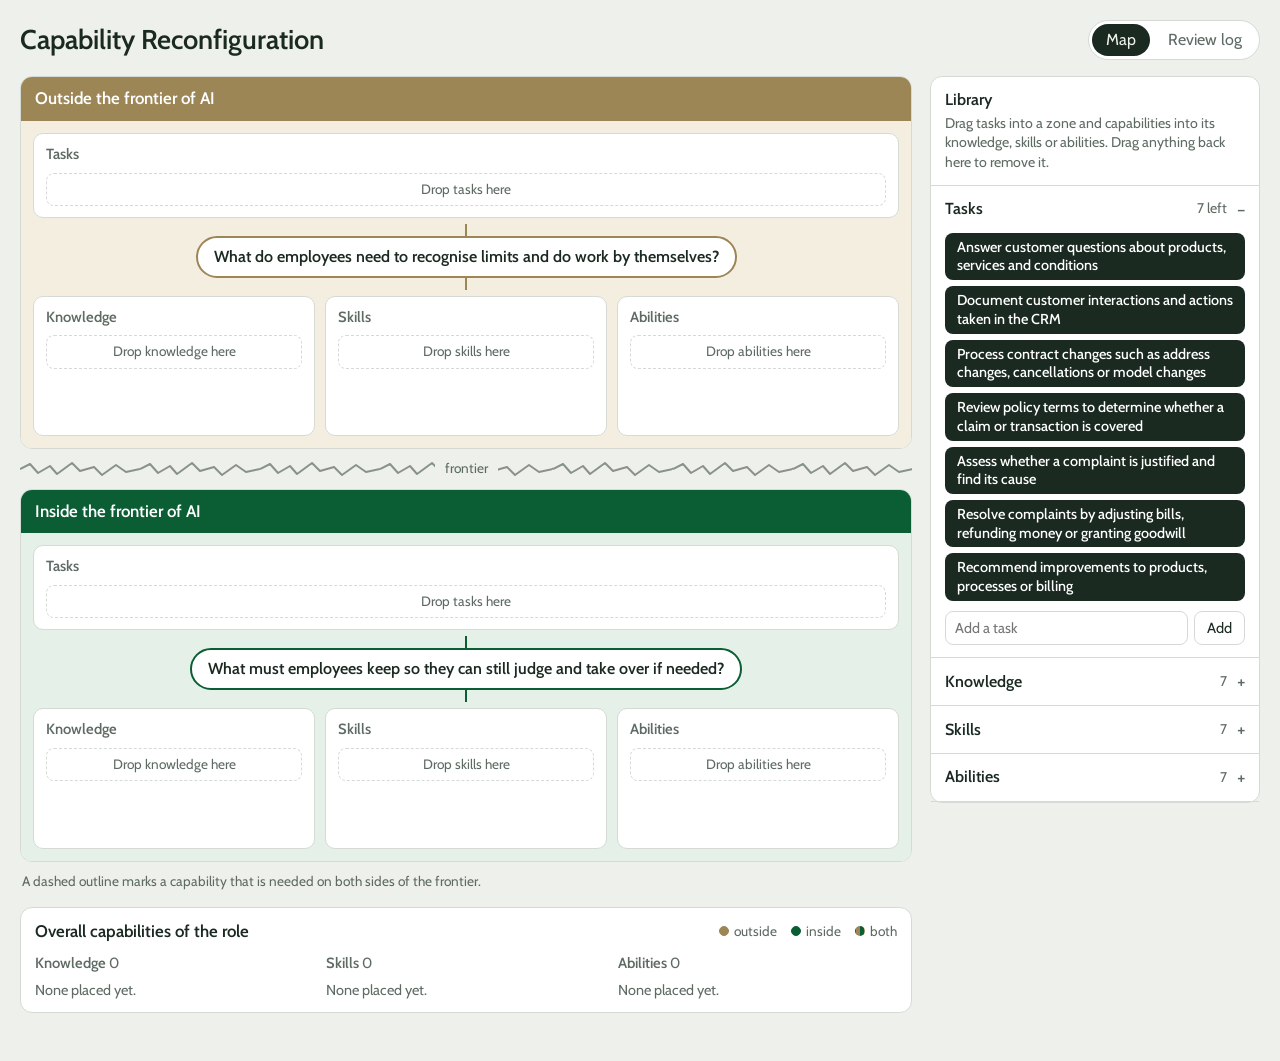
==== capability-frontier.html @ b2e1129d "Add capability frontier visualization" ====
<!DOCTYPE html>
<html lang="en">
<head>
<meta charset="utf-8">
<meta name="viewport" content="width=device-width, initial-scale=1, viewport-fit=cover">
<title>Capability Reconfiguration</title>
<link rel="preconnect" href="https://fonts.googleapis.com">
<link rel="preconnect" href="https://fonts.gstatic.com" crossorigin>
<link href="https://fonts.googleapis.com/css2?family=Cabin:wght@400;500;600;700&display=swap" rel="stylesheet">
<style>
:root{
  color-scheme: light;
  --bg:#EEF0EC; --surface:#FFFFFF; --ink:#1B2A21; --muted:#5E6B62; --line:#D5DBD4;
  --inside:#0B5E34; --inside-ink:#FFFFFF; --inside-soft:#E4F0E8;
  --outside:#9C8656; --outside-ink:#FFFFFF; --outside-soft:#F4EEE1;
  --task:#1B2A21; --task-ink:#FFFFFF;
  --k:#E3ECF7; --k-ink:#24476E; --s:#E2F2EF; --s-ink:#1E5B52; --a:#F1E6F2; --a-ink:#64306A;
  --flag:#B4541A; --flag-soft:#FBEADF; --over:#0B5E34;
  box-sizing:border-box;
  padding-top:env(safe-area-inset-top,0px); padding-bottom:env(safe-area-inset-bottom,0px);
}
@media (prefers-color-scheme: dark){
  :root:not([data-theme="light"]){
    color-scheme: dark;
    --bg:#121813; --surface:#1B231D; --ink:#E6ECE6; --muted:#9AA79D; --line:#2E3A31;
    --inside:#3F9A68; --inside-ink:#08140C; --inside-soft:#1C3024;
    --outside:#C9B17E; --outside-ink:#1A1408; --outside-soft:#30291B;
    --task:#E6ECE6; --task-ink:#121813;
    --k:#1F2E40; --k-ink:#A9C6E8; --s:#1C3531; --s-ink:#9AD6CB; --a:#36233A; --a-ink:#DDB3E2;
    --flag:#F0965C; --flag-soft:#3A2416; --over:#5FC08A;
  }
}
:root[data-theme="dark"]{
  color-scheme: dark;
  --bg:#121813; --surface:#1B231D; --ink:#E6ECE6; --muted:#9AA79D; --line:#2E3A31;
  --inside:#3F9A68; --inside-ink:#08140C; --inside-soft:#1C3024;
  --outside:#C9B17E; --outside-ink:#1A1408; --outside-soft:#30291B;
  --task:#E6ECE6; --task-ink:#121813;
  --k:#1F2E40; --k-ink:#A9C6E8; --s:#1C3531; --s-ink:#9AD6CB; --a:#36233A; --a-ink:#DDB3E2;
  --flag:#F0965C; --flag-soft:#3A2416; --over:#5FC08A;
}
*,*::before,*::after{box-sizing:inherit}
html{scroll-padding-top:env(safe-area-inset-top,0px)}
body{margin:0;background:var(--bg);color:var(--ink);
  font-family:"Gill Sans","Gill Sans MT","Cabin","Trebuchet MS",sans-serif;font-size:16px;line-height:1.4}
button,input{font:inherit;color:inherit}
button{cursor:pointer}
:focus-visible{outline:2px solid var(--inside);outline-offset:2px}
.wrap{max-width:1280px;margin:0 auto;padding:20px 20px 48px}
header{display:flex;flex-wrap:wrap;align-items:center;justify-content:space-between;gap:12px;margin-bottom:16px}
h1{font-size:1.7rem;font-weight:600;margin:0}
.tools{display:flex;gap:8px;flex-wrap:wrap;align-items:center}
.tabs{display:flex;gap:4px;background:var(--surface);border:1px solid var(--line);border-radius:999px;padding:3px}
.tabs button{border:0;background:transparent;padding:5px 14px;border-radius:999px;color:var(--muted)}
.tabs button[aria-selected="true"]{background:var(--ink);color:var(--bg)}
.btn{border:1px solid var(--line);background:var(--surface);padding:6px 12px;border-radius:8px;font-size:.92rem}
.btn:hover{border-color:var(--muted)}
.btn.primary{background:var(--inside);border-color:var(--inside);color:var(--inside-ink)}

.layout{display:grid;grid-template-columns:minmax(0,1fr) 330px;gap:18px;align-items:start}
@media (max-width:860px){.layout{grid-template-columns:1fr}}

.banner{background:var(--flag-soft);border:1px solid var(--flag);border-radius:12px;padding:12px 14px;margin-bottom:14px;display:flex;flex-wrap:wrap;gap:10px;align-items:center}
.banner p{margin:0;flex:1 1 280px}
.banner input{flex:1 1 220px;border:1px solid var(--line);background:var(--surface);border-radius:8px;padding:6px 10px}

.zone{background:var(--surface);border:1px solid var(--line);border-radius:12px;overflow:hidden}
.zone-head{padding:10px 14px}
.zone-head strong{display:block;font-weight:600;font-size:1.05rem}
.zone-head span{font-size:.9rem;opacity:.92}
.zone.outside .zone-head{background:var(--outside);color:var(--outside-ink)}
.zone.inside .zone-head{background:var(--inside);color:var(--inside-ink)}
.zone-body{padding:12px;display:flex;flex-direction:column;gap:10px}
.zone.outside .zone-body{background:var(--outside-soft)}
.zone.inside .zone-body{background:var(--inside-soft)}
.frontier{display:flex;align-items:center;gap:10px;color:var(--muted);font-size:.85rem;margin:10px 0}
.question{display:flex;flex-direction:column;align-items:center;margin:-4px 0}
.question::before,.question::after{content:"";width:2px;height:12px}
.question.outside::before,.question.outside::after{background:var(--outside)}
.question.inside::before,.question.inside::after{background:var(--inside)}
.question p{margin:0;max-width:52ch;text-align:center;font-weight:600;font-size:1rem;padding:8px 16px;border-radius:999px;background:var(--surface)}
.question.outside p{border:2px solid var(--outside)}
.question.inside p{border:2px solid var(--inside)}
.frontier::before,.frontier::after{content:"";flex:1;height:14px;background:var(--muted);opacity:.7;
  -webkit-mask:url("data:image/svg+xml,%3Csvg xmlns='http://www.w3.org/2000/svg' width='120' height='14'%3E%3Cpath d='M0 7L10 2L18 11L30 4L37 12L52 1L60 9L74 5L82 13L96 3L106 10L120 7' fill='none' stroke='black' stroke-width='2' stroke-linejoin='round'/%3E%3C/svg%3E") repeat-x left center / 120px 14px;
  mask:url("data:image/svg+xml,%3Csvg xmlns='http://www.w3.org/2000/svg' width='120' height='14'%3E%3Cpath d='M0 7L10 2L18 11L30 4L37 12L52 1L60 9L74 5L82 13L96 3L106 10L120 7' fill='none' stroke='black' stroke-width='2' stroke-linejoin='round'/%3E%3C/svg%3E") repeat-x left center / 120px 14px}
.frontier::after{-webkit-mask-position:right center;mask-position:right center}

.box{background:var(--surface);border:1px solid var(--line);border-radius:10px;padding:10px 12px;transition:box-shadow .12s}
.box.over{box-shadow:0 0 0 2px var(--over)}
.box h3{margin:0 0 8px;font-size:.92rem;font-weight:600;color:var(--muted)}
.box .items{display:flex;flex-wrap:wrap;gap:6px;min-height:34px;align-items:flex-start}
.ksa{display:grid;grid-template-columns:repeat(3,minmax(0,1fr));gap:10px}
@media (max-width:640px){.ksa{grid-template-columns:1fr}}
.ksa .items{flex-direction:column;align-items:flex-start;min-height:90px}
.drop-hint{color:var(--muted);font-size:.85rem;border:1px dashed var(--line);border-radius:8px;padding:6px 10px;width:100%;text-align:center}

.tag{display:inline-flex;align-items:center;gap:6px;border-radius:999px;padding:4px 11px;font-size:.9rem;
  user-select:none;-webkit-user-select:none;touch-action:none;cursor:grab;border:1px solid transparent;max-width:100%}
.tag:active{cursor:grabbing}
.tag.task{background:var(--task);color:var(--task-ink);border-radius:8px;font-weight:500;line-height:1.3}
.tag.task.moved{box-shadow:0 0 0 2px var(--flag)}
.tag.K{background:var(--k);color:var(--k-ink)}
.tag.S{background:var(--s);color:var(--s-ink)}
.tag.A{background:var(--a);color:var(--a-ink)}
.tag .t{min-width:0}
.tag .letter{font-weight:700;font-size:.75rem;opacity:.8}
.tag.both{border:1px dashed currentColor}
.tag .x{border:0;background:transparent;padding:0 0 0 2px;font-size:1rem;line-height:1;opacity:.6;cursor:pointer}
.tag .x:hover{opacity:1}
.tag.dragging{opacity:.35}
.ghost{position:fixed;z-index:1000;pointer-events:none;box-shadow:0 6px 18px rgba(0,0,0,.18);transform:rotate(-2deg)}
.legend{color:var(--muted);font-size:.85rem;margin:10px 2px 0}

.library{background:var(--surface);border:1px solid var(--line);border-radius:12px;position:sticky;top:calc(12px + env(safe-area-inset-top,0px))}
.library.over{box-shadow:0 0 0 2px var(--over)}
.lib-head{padding:12px 14px;border-bottom:1px solid var(--line)}
.lib-head strong{font-weight:600}
.lib-head p{margin:2px 0 0;color:var(--muted);font-size:.88rem}
details{border-bottom:1px solid var(--line)}
summary{list-style:none;padding:10px 14px;font-weight:600;display:flex;align-items:center;cursor:pointer}
summary::-webkit-details-marker{display:none}
summary::after{content:"+";font-weight:400;color:var(--muted);font-size:1.2rem}
details[open] summary::after{content:"−"}
summary .count{color:var(--muted);font-weight:400;font-size:.88rem;margin-left:auto;margin-right:10px}
.lib-list{display:flex;flex-wrap:wrap;gap:6px;padding:0 14px 10px}
.lib-list.tasks{flex-direction:column;align-items:flex-start}
.lib-empty{color:var(--muted);font-size:.88rem}
.addrow{display:flex;gap:6px;padding:0 14px 12px}
.addrow input{flex:1;min-width:0;border:1px solid var(--line);background:var(--surface);border-radius:8px;padding:5px 9px;font-size:.9rem}
.note{color:var(--muted);font-size:.8rem;padding:8px 14px 12px;margin:0}

.hint{color:var(--muted);font-size:.9rem}
.summary{margin-top:16px;background:var(--surface);border:1px solid var(--line);border-radius:12px;padding:12px 14px}
.sum-head{display:flex;flex-wrap:wrap;gap:10px;align-items:center;justify-content:space-between;margin-bottom:10px}
.sum-head strong{font-weight:600;font-size:1.05rem}
.keys{display:flex;gap:14px;color:var(--muted);font-size:.85rem}
.keys span{display:inline-flex;align-items:center;gap:5px}
.dot{display:inline-block;width:10px;height:10px;border-radius:50%;border:1.5px solid var(--line)}
.dot.o{background:var(--outside);border-color:var(--outside)}
.dot.i{background:var(--inside);border-color:var(--inside)}
.dot.b{background:linear-gradient(90deg,var(--outside) 50%,var(--inside) 50%);border-color:transparent}
.dot.off{background:transparent}
.sum-grid{display:grid;grid-template-columns:repeat(3,minmax(0,1fr));gap:12px}
@media (max-width:640px){.sum-grid{grid-template-columns:1fr}}
.sum-col h3{margin:0 0 6px;font-size:.92rem;font-weight:600;color:var(--muted)}
.sum-col h3 span{font-weight:400}
.sum-col ul{list-style:none;margin:0;padding:0}
.sum-col li{display:flex;gap:8px;align-items:center;padding:4px 0;border-bottom:1px solid var(--line);font-size:.92rem}
.sum-col li:last-child{border-bottom:0}
.sum-col li .dots{display:inline-flex;gap:3px;flex:none}
.log{display:flex;flex-direction:column;gap:12px}
.entry{background:var(--surface);border:1px solid var(--line);border-radius:12px;padding:14px 16px}
.entry .when{color:var(--muted);font-size:.85rem}
.entry h3{margin:2px 0 6px;font-size:1.05rem;font-weight:600}
.changes{display:grid;grid-template-columns:repeat(auto-fit,minmax(200px,1fr));gap:10px;margin-top:8px;font-size:.92rem}
.changes h4{margin:0 0 4px;font-size:.85rem;color:var(--muted);font-weight:600}
.changes ul{margin:0;padding-left:18px}
.toast{position:fixed;left:50%;bottom:calc(20px + env(safe-area-inset-bottom,0px));transform:translateX(-50%);background:var(--ink);color:var(--bg);padding:8px 14px;border-radius:8px;opacity:0;transition:opacity .2s;pointer-events:none;z-index:1001}
.toast.show{opacity:1}
@media (prefers-reduced-motion:reduce){.toast,.box{transition:none}}
[hidden]{display:none!important}
</style>
</head>
<body>
<div class="wrap">
  <header>
    <h1>Capability Reconfiguration</h1>
    <div class="tools">
      <div class="tabs" role="tablist">
        <button role="tab" id="tab-map" aria-selected="true">Map</button>
        <button role="tab" id="tab-log" aria-selected="false">Review log</button>
      </div>
      <button class="btn" id="btn-example" hidden>Load example</button>
      <button class="btn" id="btn-copy" hidden>Copy summary</button>
      <button class="btn" id="btn-reset" hidden>Start over</button>
    </div>
  </header>

  <main id="view-map">
    <div class="layout">
      <section aria-label="Frontier">
        <div class="banner" id="banner" hidden>
          <p id="banner-text"></p>
          <input id="banner-note" placeholder="Why did it move? (optional)">
          <button class="btn primary" id="btn-reviewed">Mark as reviewed</button>
        </div>
        <div id="zones"></div>
        <p class="legend">A dashed outline marks a capability that is needed on both sides of the frontier.</p>
        <section class="summary" aria-label="Overall capabilities of the role">
          <div class="sum-head"><strong>Overall capabilities of the role</strong><span class="keys"><span><i class="dot o"></i>outside</span><span><i class="dot i"></i>inside</span><span><i class="dot b"></i>both</span></span></div>
          <div class="sum-grid" id="summary"></div>
        </section>
      </section>

      <aside class="library" data-drop="library" aria-label="Library">
        <div class="lib-head"><strong>Library</strong><p>Drag tasks into a zone and capabilities into its knowledge, skills or abilities. Drag anything back here to remove it.</p></div>
        <div id="lib"></div>
      </aside>
    </div>
  </main>

  <main id="view-log" hidden>
    <p class="hint" style="margin:0 0 14px">Each time tasks cross the frontier and you mark the change as reviewed, the adjustments to the capabilities are recorded here.</p>
    <div class="log" id="log"></div>
  </main>
</div>

<div class="toast" id="toast" role="status"></div>

<script>
(function(){
  const KEY = "capability-frontier-v3";
  const ZONES = {
    outside: {title:"Outside the frontier of AI", q:"What do employees need to recognise limits and do work by themselves?"},
    inside: {title:"Inside the frontier of AI", q:"What must employees keep so they can still judge and take over if needed?"}
  };
  const CATS = [["K","Knowledge"],["S","Skills"],["A","Abilities"]];
  const DEFAULT_CAPS = [
    ["K","Customer and Personal Service"],["K","Products, tariffs and contract terms"],["K","Administrative procedures and systems"],
    ["K","Law and regulation (KVG, VVG, data protection)"],["K","Billing and accounting basics"],["K","IT systems and digital tools"],
    ["K","Capabilities and limits of AI",true],
    ["S","Active Listening"],["S","Writing"],["S","Critical Thinking"],["S","Social Perceptiveness"],["S","Complex Problem Solving"],
    ["S","Troubleshooting"],["S","Instructing AI and checking its output",true],
    ["A","Oral Expression"],["A","Written Comprehension"],["A","Written Expression"],["A","Problem Sensitivity"],
    ["A","Deductive Reasoning"],["A","Inductive Reasoning"],["A","Stress Tolerance"]
  ];
  const DEFAULT_TASKS = [
    "Answer customer questions about products, services and conditions",
    "Document customer interactions and actions taken in the CRM",
    "Process contract changes such as address changes, cancellations or model changes",
    "Review policy terms to determine whether a claim or transaction is covered",
    "Assess whether a complaint is justified and find its cause",
    "Resolve complaints by adjusting bills, refunding money or granting goodwill",
    "Recommend improvements to products, processes or billing"
  ];
  const uid = () => Math.random().toString(36).slice(2,9);
  function fresh(){
    return {
      caps: DEFAULT_CAPS.map(([cat,name,added]) => ({id:uid(), cat, name, added:!!added})),
      tasks: DEFAULT_TASKS.map(text => ({id:uid(), text, zone:null})),
      zoneCaps: {inside:[], outside:[]},
      pending: null, log: [], open: {T:true}
    };
  }
  function load(){
    try{ const s = JSON.parse(localStorage.getItem(KEY)); if(s && s.tasks && s.zoneCaps){ s.open = s.open || {T:true}; return s; } }catch(e){}
    return fresh();
  }
  let state = load();
  const save = () => { try{ localStorage.setItem(KEY, JSON.stringify(state)); }catch(e){} };
  const $ = id => document.getElementById(id);
  const esc = s => String(s).replace(/[&<>"']/g, c => ({"&":"&amp;","<":"&lt;",">":"&gt;",'"':"&quot;","'":"&#39;"}[c]));
  const cap = id => state.caps.find(c => c.id === id);
  const task = id => state.tasks.find(t => t.id === id);
  const other = z => z === "inside" ? "outside" : "inside";
  const toast = m => { const t = $("toast"); t.textContent = m; t.classList.add("show"); clearTimeout(toast.h); toast.h = setTimeout(() => t.classList.remove("show"), 1800); };

  /* ---------- render ---------- */
  function capTag(c, zone){
    const both = zone && state.zoneCaps[other(zone)].includes(c.id);
    return `<span class="tag ${c.cat}${both ? " both" : ""}" data-drag="cap" data-id="${c.id}"${zone ? ` data-from="${zone}"` : ""}${both ? ' title="Also needed on the other side"' : ""}>
      <span class="letter">${c.cat}</span><span class="t">${esc(c.name)}</span>${zone ? `<button class="x" data-remove="${c.id}" data-zone="${zone}" aria-label="Remove ${esc(c.name)}">×</button>` : ""}</span>`;
  }
  function taskTag(t){
    const moved = state.pending && state.pending.moved.some(m => m.id === t.id);
    return `<span class="tag task${moved ? " moved" : ""}" data-drag="task" data-id="${t.id}"><span class="t">${esc(t.text)}</span></span>`;
  }

  function render(){
    $("zones").innerHTML = ["outside","inside"].map((z, i) => {
      const tasks = state.tasks.filter(t => t.zone === z);
      const ksa = CATS.map(([c,label]) => {
        const list = state.zoneCaps[z].map(cap).filter(x => x && x.cat === c);
        return `<div class="box" data-drop="caps" data-zone="${z}" data-cat="${c}"><h3>${label}</h3><div class="items">${list.length ? list.map(x => capTag(x, z)).join("") : `<span class="drop-hint">Drop ${label.toLowerCase()} here</span>`}</div></div>`;
      }).join("");
      return (i ? `<div class="frontier">frontier</div>` : "") + `
        <div class="zone ${z}">
          <div class="zone-head"><strong>${ZONES[z].title}</strong></div>
          <div class="zone-body">
            <div class="box" data-drop="tasks" data-zone="${z}"><h3>Tasks</h3><div class="items">${tasks.length ? tasks.map(taskTag).join("") : `<span class="drop-hint">Drop tasks here</span>`}</div></div>
            <div class="question ${z}"><p>${ZONES[z].q}</p></div>
            <div class="ksa">${ksa}</div>
          </div>
        </div>`;
    }).join("");

    const p = state.pending;
    $("banner").hidden = !p;
    if(p){
      const names = p.moved.map(m => `“${esc(task(m.id) ? task(m.id).text : m.text)}” moved ${m.to}`).join(", ");
      $("banner-text").innerHTML = `${names}. Check whether the knowledge, skills and abilities on both sides still fit, then mark the change as reviewed.`;
    }

    const free = state.tasks.filter(t => !t.zone);
    const sec = (key, label, count, inner, cls, ph) => `
      <details data-key="${key}"${state.open[key] ? " open" : ""}>
        <summary>${label}<span class="count">${count}</span></summary>
        <div class="lib-list ${cls}">${inner}</div>
        <div class="addrow"><input data-add="${key}" placeholder="${ph}" aria-label="${ph}"><button class="btn" data-addbtn="${key}">Add</button></div>
      </details>`;
    let html = sec("T","Tasks", free.length ? free.length + " left" : "all placed",
      free.length ? free.map(taskTag).join("") : `<span class="lib-empty">All tasks are placed. Drag one back here to take it off the frontier.</span>`, "tasks", "Add a task");
    CATS.forEach(([c,label]) => {
      const list = state.caps.filter(x => x.cat === c);
      html += sec(c, label, list.length, list.map(x => capTag(x)).join(""), "", "Add your own");
    });
    $("lib").innerHTML = html;
    renderSummary();
    renderLog();
  }

  function renderSummary(){
    $("summary").innerHTML = CATS.map(([c,label]) => {
      const items = state.caps.filter(x => x.cat === c).map(x => ({x, o:state.zoneCaps.outside.includes(x.id), i:state.zoneCaps.inside.includes(x.id)}))
        .filter(r => r.o || r.i)
        .sort((a,b) => ((b.o && b.i) - (a.o && a.i)) || (b.o - a.o));
      return `<div class="sum-col"><h3>${label} <span>${items.length}</span></h3>` +
        (items.length ? `<ul>${items.map(r => `<li><i class="dot ${r.o && r.i ? "b" : r.o ? "o" : "i"}" aria-label="${r.o && r.i ? "both sides" : r.o ? "outside" : "inside"}"></i>${esc(r.x.name)}</li>`).join("")}</ul>`
          : `<p class="hint" style="margin:0">None placed yet.</p>`) + `</div>`;
    }).join("");
  }

  function renderLog(){
    if(!state.log.length){ $("log").innerHTML = `<p class="hint">No reviews yet. Drag a task from one zone to the other, adjust the capabilities and mark the change as reviewed.</p>`; return; }
    const names = ids => ids.map(id => { const c = cap(id); return c ? `<li>${esc(c.name)}</li>` : ""; }).join("");
    $("log").innerHTML = state.log.slice().reverse().map(e => {
      const blocks = [];
      ["outside","inside"].forEach(z => {
        if(e.added[z].length) blocks.push(`<div><h4>Added ${z}</h4><ul>${names(e.added[z])}</ul></div>`);
        if(e.removed[z].length) blocks.push(`<div><h4>Removed ${z}</h4><ul>${names(e.removed[z])}</ul></div>`);
      });
      return `<article class="entry"><div class="when">${new Date(e.date).toLocaleString()}</div>
        <h3>${e.moved.map(m => `${esc(m.text)} moved ${m.to}`).join("<br>")}</h3>
        ${e.note ? `<p class="hint" style="margin:0">${esc(e.note)}</p>` : ""}
        ${blocks.length ? `<div class="changes">${blocks.join("")}</div>` : `<p class="hint" style="margin:6px 0 0">No changes to the capabilities were needed.</p>`}</article>`;
    }).join("");
  }

  /* ---------- actions ---------- */
  function placeTask(id, zone){
    const t = task(id); if(!t || t.zone === zone) return;
    const from = t.zone; t.zone = zone;
    if(from && zone){
      if(!state.pending) state.pending = {before:{inside:state.zoneCaps.inside.slice(), outside:state.zoneCaps.outside.slice()}, moved:[]};
      state.pending.moved = state.pending.moved.filter(m => m.id !== id);
      state.pending.moved.push({id, text:t.text, from, to:zone});
    }
    save(); render();
  }
  function addCap(cid, zone, fromZone){
    if(fromZone && fromZone !== zone) state.zoneCaps[fromZone] = state.zoneCaps[fromZone].filter(x => x !== cid);
    if(!state.zoneCaps[zone].includes(cid)) state.zoneCaps[zone].push(cid);
    save(); render();
  }
  function removeCap(cid, zone){ state.zoneCaps[zone] = state.zoneCaps[zone].filter(x => x !== cid); save(); render(); }

  $("btn-reviewed").addEventListener("click", () => {
    const p = state.pending; if(!p) return;
    const added = {}, removed = {};
    ["inside","outside"].forEach(z => {
      added[z] = state.zoneCaps[z].filter(x => !p.before[z].includes(x));
      removed[z] = p.before[z].filter(x => !state.zoneCaps[z].includes(x));
    });
    state.log.push({date:new Date().toISOString(), moved:p.moved.map(m => ({text:m.text, from:m.from, to:m.to})), added, removed, note:$("banner-note").value.trim()});
    state.pending = null; $("banner-note").value = ""; save(); render(); toast("Saved to review log");
  });

  /* ---------- drag and drop (mouse and touch) ---------- */
  let drag = null;
  document.addEventListener("pointerdown", e => {
    if(e.button !== undefined && e.button !== 0) return;
    if(e.target.closest(".x")) return;
    const el = e.target.closest("[data-drag]"); if(!el) return;
    drag = {el, kind:el.dataset.drag, id:el.dataset.id, from:el.dataset.from || null, x:e.clientX, y:e.clientY, started:false};
  });
  document.addEventListener("pointermove", e => {
    if(!drag) return;
    if(!drag.started){
      if(Math.hypot(e.clientX - drag.x, e.clientY - drag.y) < 5) return;
      drag.started = true;
      const r = drag.el.getBoundingClientRect();
      drag.dx = drag.x - r.left; drag.dy = drag.y - r.top;
      drag.ghost = drag.el.cloneNode(true); drag.ghost.classList.add("ghost"); drag.ghost.style.width = r.width + "px";
      document.body.appendChild(drag.ghost); drag.el.classList.add("dragging");
    }
    e.preventDefault();
    drag.ghost.style.left = (e.clientX - drag.dx) + "px";
    drag.ghost.style.top = (e.clientY - drag.dy) + "px";
    const t = findTarget(e.clientX, e.clientY);
    if(t !== drag.over){ if(drag.over) drag.over.classList.remove("over"); drag.over = t; if(t) t.classList.add("over"); }
  }, {passive:false});
  function findTarget(x, y){
    const el = document.elementFromPoint(x, y); if(!el) return null;
    const lib = el.closest('[data-drop="library"]');
    if(drag.kind === "task") return el.closest('[data-drop="tasks"]') || lib;
    const box = el.closest('[data-drop="caps"]');
    if(box){
      const c = cap(drag.id);
      return box.dataset.cat === c.cat ? box : box.closest(".ksa").querySelector(`[data-cat="${c.cat}"]`);
    }
    return drag.from ? lib : null;
  }
  function endDrag(cancelled){
    if(!drag) return;
    const d = drag; drag = null;
    if(!d.started) return;
    d.ghost.remove(); d.el.classList.remove("dragging");
    if(d.over) d.over.classList.remove("over");
    if(cancelled || !d.over) return;
    const t = d.over;
    if(d.kind === "task") placeTask(d.id, t.dataset.drop === "library" ? null : t.dataset.zone);
    else if(t.dataset.drop === "caps") addCap(d.id, t.dataset.zone, d.from);
    else if(t.dataset.drop === "library" && d.from) removeCap(d.id, d.from);
  }
  document.addEventListener("pointerup", () => endDrag(false));
  document.addEventListener("pointercancel", () => endDrag(true));

  /* ---------- library ---------- */
  document.addEventListener("click", e => {
    const x = e.target.closest("[data-remove]"); if(x){ removeCap(x.dataset.remove, x.dataset.zone); return; }
    const ab = e.target.closest("[data-addbtn]"); if(ab) addItem(ab.dataset.addbtn);
  });
  document.addEventListener("keydown", e => { if(e.key === "Enter" && e.target.matches("[data-add]")) addItem(e.target.dataset.add); });
  document.addEventListener("toggle", e => { const d = e.target; if(d.matches && d.matches("details[data-key]")){ state.open[d.dataset.key] = d.open; save(); } }, true);
  function addItem(key){
    const input = document.querySelector(`[data-add="${key}"]`); const v = input.value.trim(); if(!v) return;
    state.open[key] = true;
    if(key === "T") state.tasks.push({id:uid(), text:v, zone:null});
    else state.caps.push({id:uid(), cat:key, name:v, added:false});
    save(); render(); toast("Added");
    const again = document.querySelector(`[data-add="${key}"]`); if(again) again.focus();
  }

  /* ---------- toolbar ---------- */
  $("btn-reset").addEventListener("click", () => { if(confirm("Start over? All placements and reviews will be cleared.")){ state = fresh(); save(); render(); } });
  $("btn-example").addEventListener("click", () => {
    if(!confirm("Load the worked example? Your current work will be replaced.")) return;
    state = fresh();
    const by = n => state.caps.find(c => c.name.startsWith(n)).id;
    ["inside","inside","inside","inside","outside","outside","outside"].forEach((z,i) => state.tasks[i].zone = z);
    state.zoneCaps.inside = ["Products","Administrative","Law and regulation","IT systems","Capabilities and limits","Critical Thinking","Troubleshooting","Instructing AI","Written Comprehension","Problem Sensitivity","Deductive Reasoning"].map(by);
    state.zoneCaps.outside = ["Customer and Personal","Products","Law and regulation","Billing","Capabilities and limits","Active Listening","Writing","Critical Thinking","Social Perceptiveness","Complex Problem Solving","Oral Expression","Problem Sensitivity","Inductive Reasoning","Stress Tolerance"].map(by);
    save(); render(); toast("Example loaded");
  });
  $("btn-copy").addEventListener("click", async () => {
    const out = [];
    ["outside","inside"].forEach(z => {
      out.push(ZONES[z].title.toUpperCase());
      out.push("Tasks: " + (state.tasks.filter(t => t.zone === z).map(t => t.text).join("; ") || "none"));
      CATS.forEach(([c,l]) => out.push(`${l}: ` + (state.zoneCaps[z].map(cap).filter(x => x && x.cat === c).map(x => x.name).join(", ") || "none")));
      out.push("");
    });
    try{ await navigator.clipboard.writeText(out.join("\n")); toast("Summary copied"); }catch(e){ toast("Copying is not available in this browser"); }
  });
  function tab(w){
    $("tab-map").setAttribute("aria-selected", w === "map"); $("tab-log").setAttribute("aria-selected", w === "log");
    $("view-map").hidden = w !== "map"; $("view-log").hidden = w !== "log";
  }
  $("tab-map").addEventListener("click", () => tab("map"));
  $("tab-log").addEventListener("click", () => tab("log"));

  render();
})();
</script>
</body>
</html>
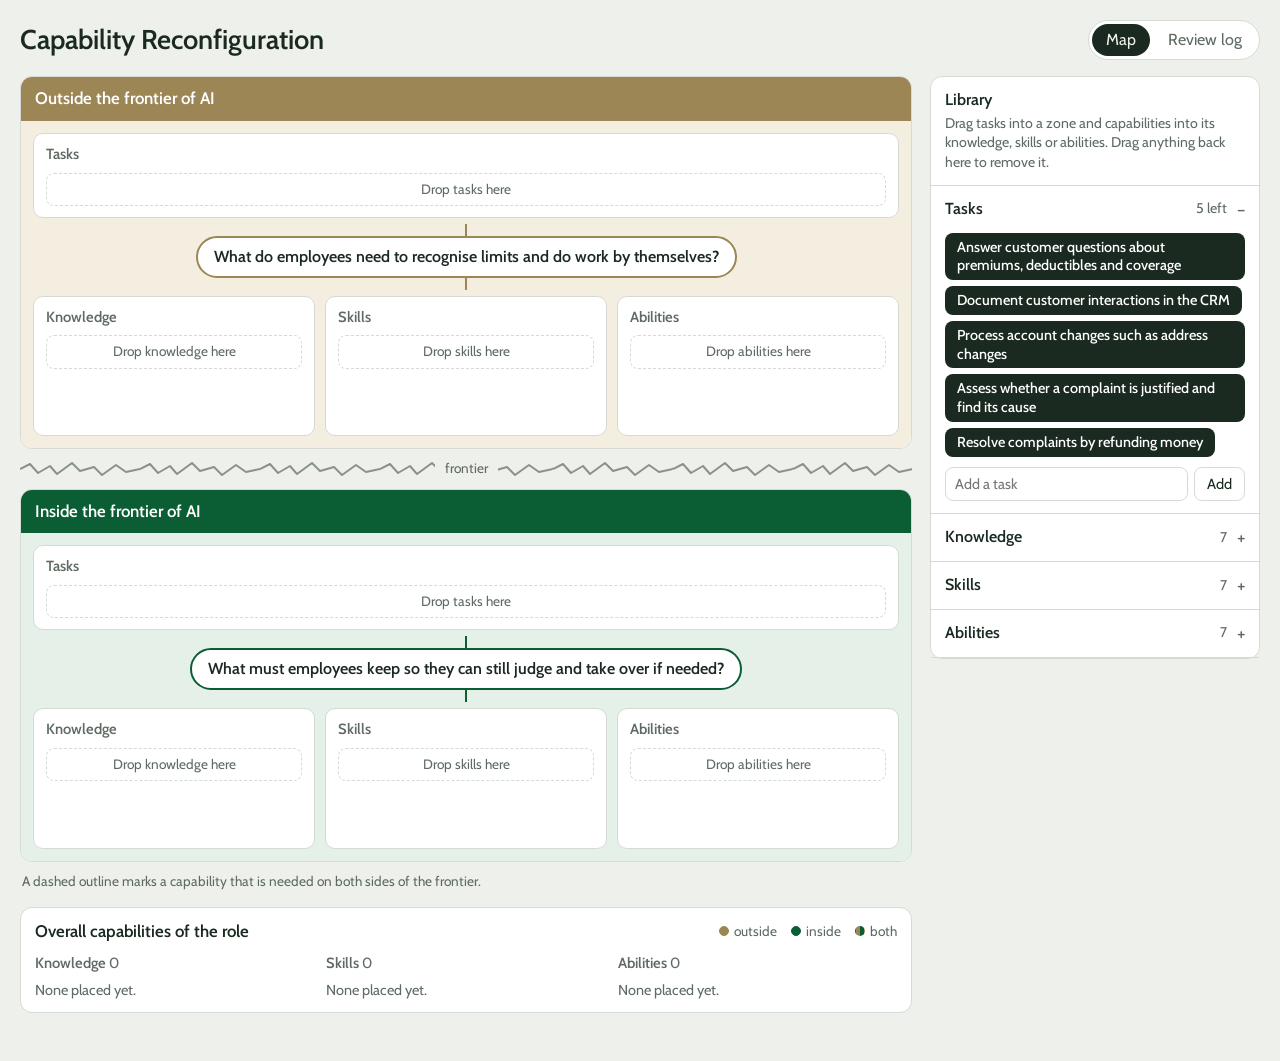
==== commit 3efe08cf: "Reduce default tasks to five specific ones" ====
--- a/capability-frontier.html
+++ b/capability-frontier.html
@@ -210,7 +210,7 @@
 
 <script>
 (function(){
-  const KEY = "capability-frontier-v3";
+  const KEY = "capability-frontier-v4";
   const ZONES = {
     outside: {title:"Outside the frontier of AI", q:"What do employees need to recognise limits and do work by themselves?"},
     inside: {title:"Inside the frontier of AI", q:"What must employees keep so they can still judge and take over if needed?"}
@@ -226,13 +226,11 @@
     ["A","Deductive Reasoning"],["A","Inductive Reasoning"],["A","Stress Tolerance"]
   ];
   const DEFAULT_TASKS = [
-    "Answer customer questions about products, services and conditions",
-    "Document customer interactions and actions taken in the CRM",
-    "Process contract changes such as address changes, cancellations or model changes",
-    "Review policy terms to determine whether a claim or transaction is covered",
+    "Answer customer questions about premiums, deductibles and coverage",
+    "Document customer interactions in the CRM",
+    "Process account changes such as address changes",
     "Assess whether a complaint is justified and find its cause",
-    "Resolve complaints by adjusting bills, refunding money or granting goodwill",
-    "Recommend improvements to products, processes or billing"
+    "Resolve complaints by refunding money"
   ];
   const uid = () => Math.random().toString(36).slice(2,9);
   function fresh(){
@@ -438,7 +436,7 @@
     if(!confirm("Load the worked example? Your current work will be replaced.")) return;
     state = fresh();
     const by = n => state.caps.find(c => c.name.startsWith(n)).id;
-    ["inside","inside","inside","inside","outside","outside","outside"].forEach((z,i) => state.tasks[i].zone = z);
+    ["inside","inside","inside","outside","outside"].forEach((z,i) => state.tasks[i].zone = z);
     state.zoneCaps.inside = ["Products","Administrative","Law and regulation","IT systems","Capabilities and limits","Critical Thinking","Troubleshooting","Instructing AI","Written Comprehension","Problem Sensitivity","Deductive Reasoning"].map(by);
     state.zoneCaps.outside = ["Customer and Personal","Products","Law and regulation","Billing","Capabilities and limits","Active Listening","Writing","Critical Thinking","Social Perceptiveness","Complex Problem Solving","Oral Expression","Problem Sensitivity","Inductive Reasoning","Stress Tolerance"].map(by);
     save(); render(); toast("Example loaded");
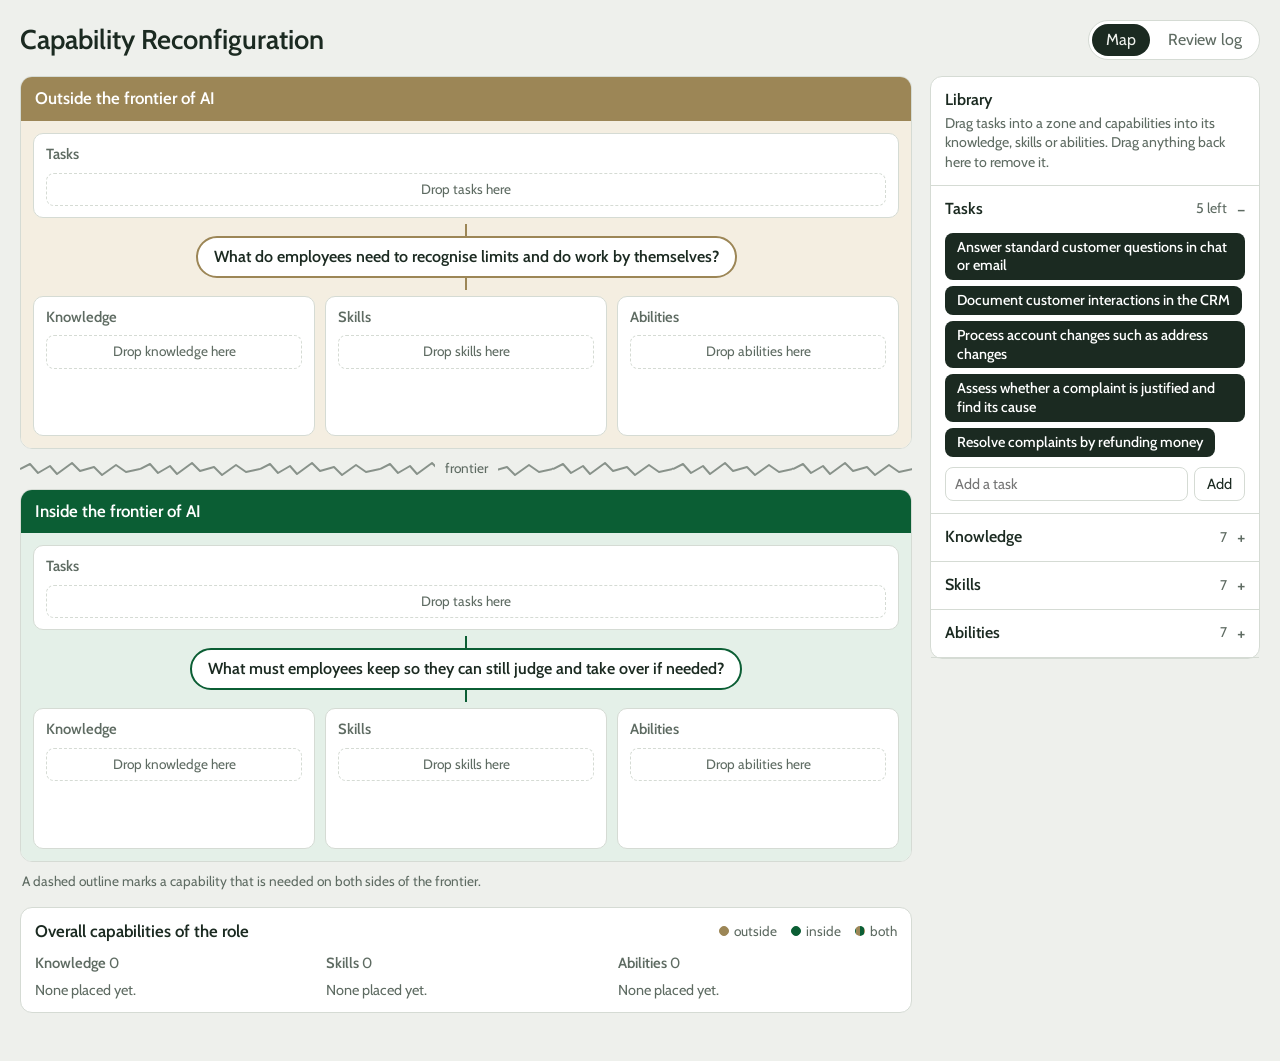
==== commit bd944479: "Rename first task to standard customer questions" ====
--- a/capability-frontier.html
+++ b/capability-frontier.html
@@ -210,7 +210,7 @@
 
 <script>
 (function(){
-  const KEY = "capability-frontier-v4";
+  const KEY = "capability-frontier-v5";
   const ZONES = {
     outside: {title:"Outside the frontier of AI", q:"What do employees need to recognise limits and do work by themselves?"},
     inside: {title:"Inside the frontier of AI", q:"What must employees keep so they can still judge and take over if needed?"}
@@ -226,7 +226,7 @@
     ["A","Deductive Reasoning"],["A","Inductive Reasoning"],["A","Stress Tolerance"]
   ];
   const DEFAULT_TASKS = [
-    "Answer customer questions about premiums, deductibles and coverage",
+    "Answer standard customer questions in chat or email",
     "Document customer interactions in the CRM",
     "Process account changes such as address changes",
     "Assess whether a complaint is justified and find its cause",
